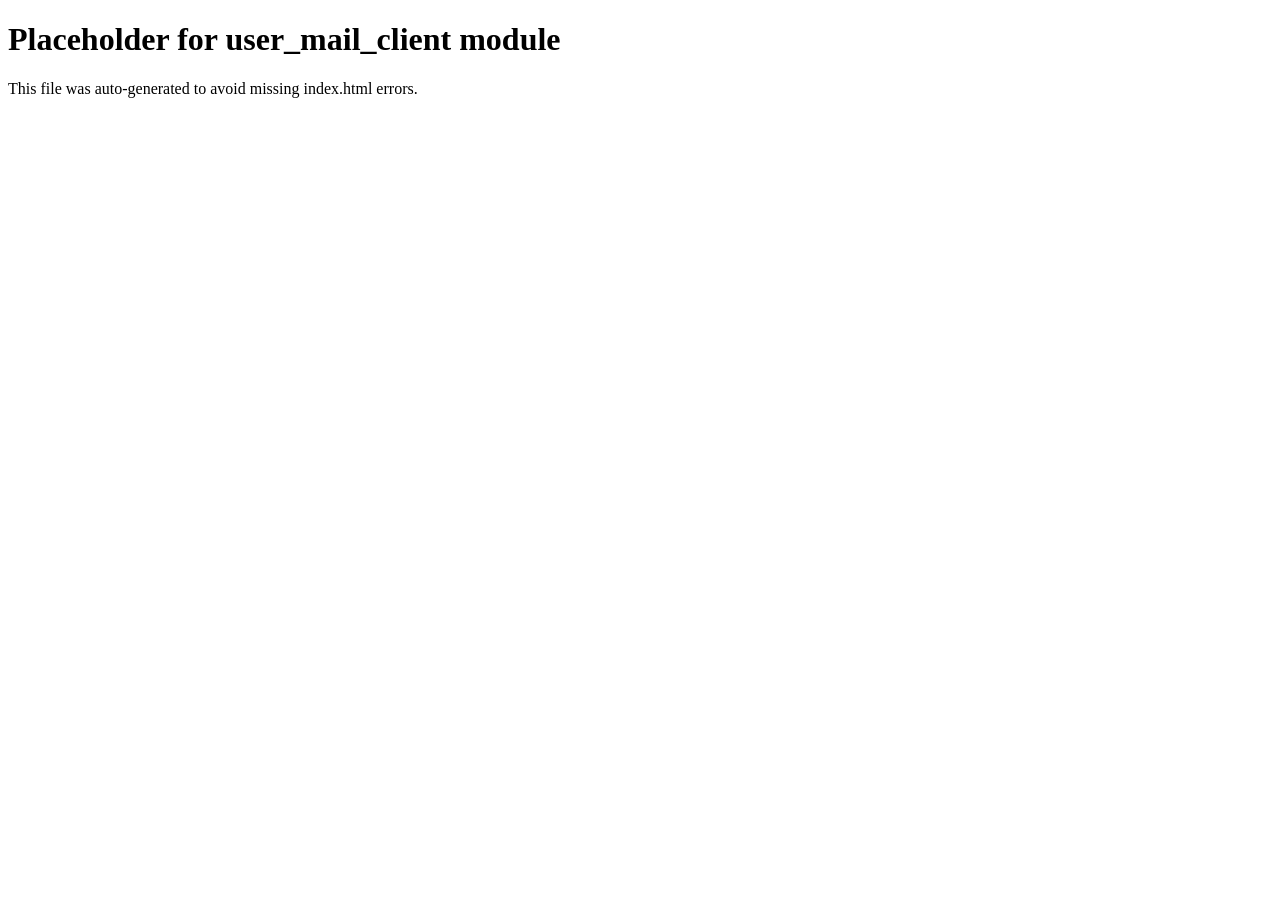
==== user_mail_client/static/description/index.html @ 0e864051 "T/5324 adding files to project..." ====
<!DOCTYPE html>
<html>
<head><title>Module Description</title></head>
<body>
<h1>Placeholder for user_mail_client module</h1>
<p>This file was auto-generated to avoid missing index.html errors.</p>
</body>
</html>
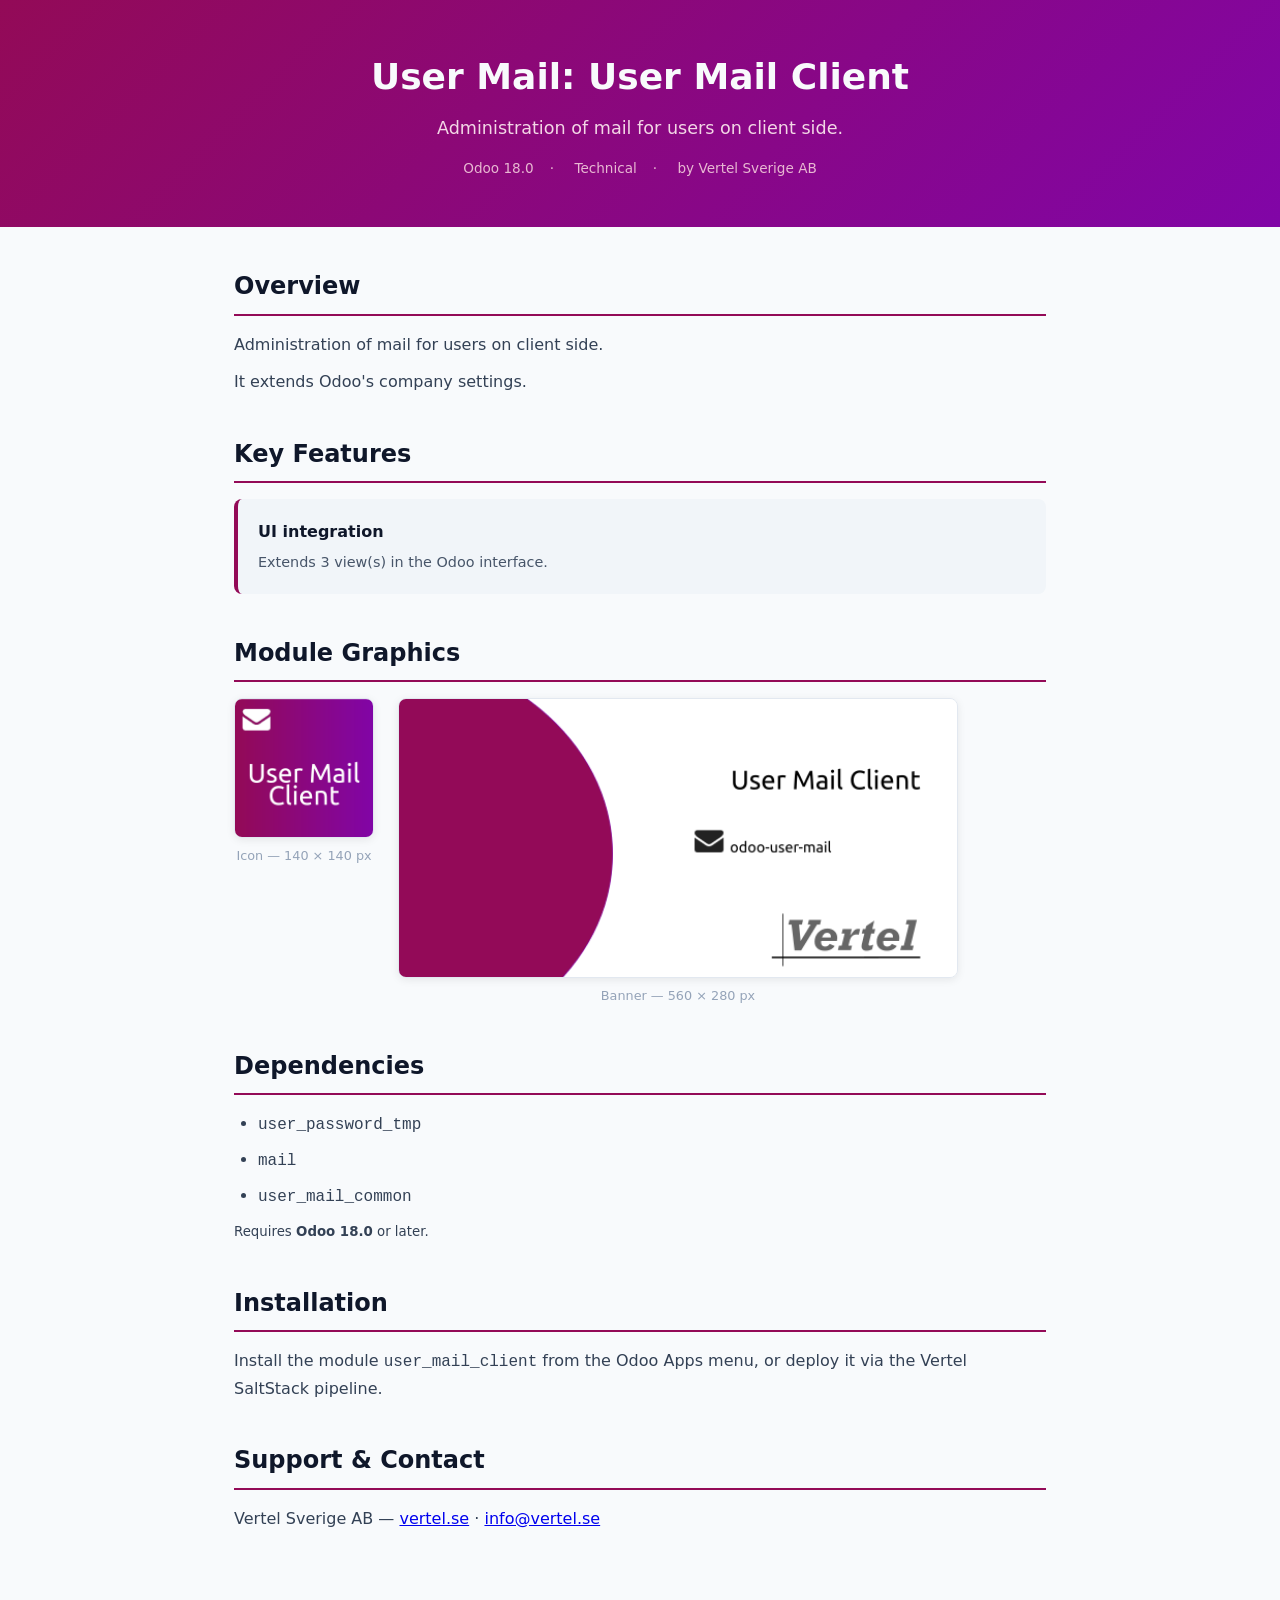
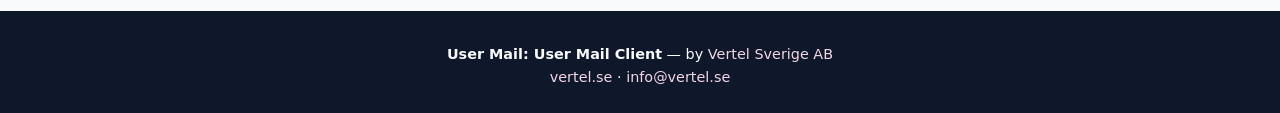
==== commit f74fce99: "T/11637: manifest (version/summary/description) + index.html polish - version -> Odoo-standard 18.0." ====
--- a/user_mail_client/static/description/index.html
+++ b/user_mail_client/static/description/index.html
@@ -1,8 +1,101 @@
 <!DOCTYPE html>
-<html>
-<head><title>Module Description</title></head>
+<html lang="en">
+<head>
+  <meta charset="UTF-8">
+  <meta name="viewport" content="width=device-width, initial-scale=1.0">
+  <title>User Mail: User Mail Client &mdash; Vertel for Odoo</title>
+  <style>
+    :root { --navy:#0F172A; --darkBg:#1E293B; --white:#F8FAFC; --gray:#94A3B8;
+             --lightGray:#E2E8F0; --brand:#930a57; --brand2:#8105a7; }
+    * { margin:0; padding:0; box-sizing:border-box; }
+    body { font-family:Inter,system-ui,-apple-system,sans-serif; color:var(--darkBg);
+            background:var(--white); line-height:1.6; }
+    .hero { background:linear-gradient(135deg,var(--brand),var(--brand2)); color:var(--white);
+             padding:48px 32px; text-align:center; }
+    .hero h1 { font-size:2.25rem; font-weight:800; margin-bottom:8px; }
+    .hero .subtitle { font-size:1.1rem; color:#f3d7e6; }
+    .hero .meta { margin-top:16px; font-size:0.85rem; color:#e8b8d2; }
+    .hero .meta span { margin:0 8px; }
+    .container { max-width:860px; margin:0 auto; padding:40px 24px; }
+    section { margin-bottom:40px; }
+    section h2 { font-size:1.5rem; font-weight:700; color:var(--navy);
+                  margin-bottom:16px; padding-bottom:8px; border-bottom:2px solid var(--brand); }
+    section p, section li { font-size:1rem; color:#334155; }
+    section p { margin-bottom:12px; }
+    section ul { padding-left:24px; }
+    section li { margin-bottom:8px; }
+    .feature-grid { display:grid; grid-template-columns:repeat(auto-fit,minmax(240px,1fr));
+                     gap:16px; margin-top:16px; }
+    .feature-card { background:#F1F5F9; border-radius:8px; padding:20px;
+                     border-left:4px solid var(--brand); }
+    .feature-card h4 { font-size:1rem; font-weight:600; color:var(--navy); margin-bottom:6px; }
+    .feature-card p { font-size:0.9rem; color:#475569; margin:0; }
+    .screenshots { display:flex; flex-wrap:wrap; gap:24px; align-items:flex-start; }
+    .screenshots figure { margin:0; text-align:center; }
+    .screenshots img { display:block; border-radius:8px;
+                        box-shadow:0 2px 8px rgba(0,0,0,0.08);
+                        border:1px solid var(--lightGray); }
+    .screenshots figcaption { margin-top:8px; font-size:0.8rem; color:var(--gray); }
+    footer { background:var(--navy); color:var(--white); text-align:center;
+              padding:32px 24px; font-size:0.9rem; }
+    footer a { color:#f3d7e6; text-decoration:none; }
+  </style>
+</head>
 <body>
-<h1>Placeholder for user_mail_client module</h1>
-<p>This file was auto-generated to avoid missing index.html errors.</p>
+<div class="hero">
+  <h1>User Mail: User Mail Client</h1>
+  <p class="subtitle">Administration of mail for users on client side.</p>
+  <div class="meta">
+    <span>Odoo 18.0</span><span>&middot;</span>
+    <span>Technical</span><span>&middot;</span>
+    <span>by Vertel Sverige AB</span>
+  </div>
+</div>
+<div class="container">
+  <section id="overview">
+    <h2>Overview</h2>
+    <p>Administration of mail for users on client side.</p>
+    <p>It extends Odoo's company settings.</p>
+  </section>
+  <section id="features">
+    <h2>Key Features</h2>
+    <div class="feature-grid">
+      <div class="feature-card"><h4>UI integration</h4><p>Extends 3 view(s) in the Odoo interface.</p></div>
+    </div>
+  </section>
+  <section id="screenshots">
+    <h2>Module Graphics</h2>
+    <div class="screenshots">
+      <figure>
+        <img src="icon.png" alt="User Mail: User Mail Client icon" width="140" height="140">
+        <figcaption>Icon &mdash; 140 &times; 140 px</figcaption>
+      </figure>
+      <figure>
+        <img src="banner.png" alt="User Mail: User Mail Client banner" width="560" height="280">
+        <figcaption>Banner &mdash; 560 &times; 280 px</figcaption>
+      </figure>
+    </div>
+  </section>
+  <section id="dependencies">
+    <h2>Dependencies</h2>
+    <ul><li><code>user_password_tmp</code></li><li><code>mail</code></li><li><code>user_mail_common</code></li></ul>
+    <p><small>Requires <strong>Odoo 18.0</strong> or later.</small></p>
+  </section>
+  <section id="installation">
+    <h2>Installation</h2>
+    <p>Install the module <code>user_mail_client</code> from the Odoo Apps menu,
+       or deploy it via the Vertel SaltStack pipeline.</p>
+  </section>
+  <section id="support">
+    <h2>Support &amp; Contact</h2>
+    <p>Vertel Sverige AB &mdash; <a href="https://vertel.se">vertel.se</a> &middot;
+       <a href="mailto:info@vertel.se">info@vertel.se</a></p>
+  </section>
+</div>
+<footer>
+  <p><strong>User Mail: User Mail Client</strong> &mdash; by <a href="https://vertel.se">Vertel Sverige AB</a></p>
+  <p><a href="https://vertel.se">vertel.se</a> &middot;
+     <a href="mailto:info@vertel.se">info@vertel.se</a></p>
+</footer>
 </body>
 </html>
